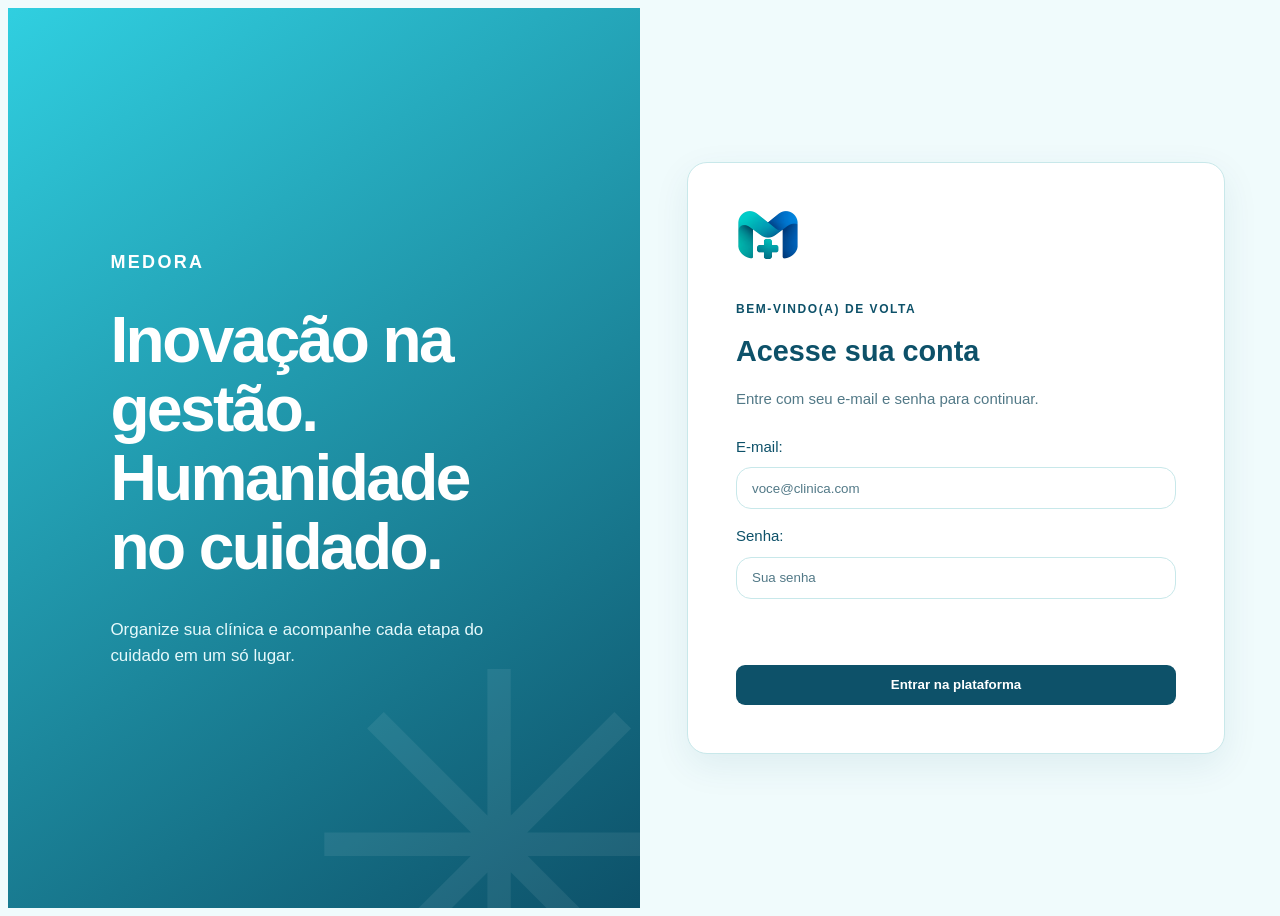
==== vitta-clinic/index.html @ 13e9dc97 "Atualiza identidade visual Medora e validações Co-authored-by: Copilot <223556219+Copilot@users.nore" ====
<!doctype html>
<html lang="pt-BR">
<head>
  <meta charset="utf-8">
  <meta name="viewport" content="width=device-width, initial-scale=1">
  <meta name="theme-color" content="#0d5169">
  <title>Entrar | Medora</title>
  <link rel="icon" href="assets/images/logo.png" type="image/png">
  <link rel="stylesheet" href="css/normalizacao.css">
  <link rel="stylesheet" href="css/variaveis.css">
  <link rel="stylesheet" href="css/global.css">
  <link rel="stylesheet" href="css/acesso.css">
  <link rel="stylesheet" href="css/responsivo.css">
</head>
<body class="login-page">
  <main class="login-layout">
    <section class="login-brand" aria-label="Medora">
      <p class="eyebrow">Medora</p>
      <h1>Inovação na gestão.<br>Humanidade no cuidado.</h1>
      <p>Organize sua clínica e acompanhe cada etapa do cuidado em um só lugar.</p>
      <div class="brand-decoration" aria-hidden="true">✳</div>
    </section>
    <section class="login-card">
      <img class="login-logo" src="assets/images/logo.png" alt="Medora" width="64" height="48">
      <p class="eyebrow">Bem-vindo(a) de volta</p>
      <h2>Acesse sua conta</h2>
      <p class="muted">Entre com seu e-mail e senha para continuar.</p>
      <form id="login-form" class="form-stack" novalidate>
        <label for="email">E-mail:</label>
        <input id="email" name="email" type="email" autocomplete="username" placeholder="voce@clinica.com" required>
        <label for="password">Senha:</label>
        <input id="password" name="password" type="password" autocomplete="current-password" placeholder="Sua senha" required>
        <p id="login-error" class="form-error" role="alert" aria-live="polite"></p>
        <button class="button button-primary button-wide" type="submit">Entrar na plataforma</button>
      </form>
    </section>
  </main>
  <div id="toast-region" class="toast-region" aria-live="polite" aria-atomic="true"></div>
  <script src="js/armazenamento.js"></script>
  <script src="js/utilitarios.js"></script>
  <script src="js/autenticacao.js"></script>
</body>
</html>
---- vitta-clinic/css/variaveis.css ----
:root {
  color-scheme: light;
  --navy: #0d5169;
  --primary: #30cfe0;
  --primary-dark: #0d5169;
  --primary-soft: #e5f9fb;
  --green: #0d5169;
  --green-soft: #e5f9fb;
  --ink: #0d5169;
  --muted: #527987;
  --line: #c8e8ea;
  --surface: #fff;
  --canvas: #f0fbfc;
  --danger: #0d5169;
  --danger-soft: #e5f9fb;
  --warning: #0d5169;
  --shadow: 0 12px 36px rgba(13, 81, 105, .08);
  --radius: 14px;
  --font: "Segoe UI", Arial, sans-serif;
}
---- vitta-clinic/css/global.css ----
body { background: var(--canvas); color: var(--ink); font: 15px/1.5 var(--font); }
a { color: inherit; text-decoration: none; }
button, input, select, textarea { color: inherit; }
button:focus-visible, a:focus-visible, input:focus-visible, select:focus-visible, textarea:focus-visible, summary:focus-visible { outline: 3px solid #30cfe0; outline-offset: 2px; }
.muted { color: var(--muted); }
.eyebrow { color: var(--primary); font-size: .75rem; font-weight: 800; letter-spacing: .13em; text-transform: uppercase; }
.button { display: inline-flex; align-items: center; justify-content: center; gap: 8px; min-height: 40px; padding: 9px 15px; border: 1px solid transparent; border-radius: 9px; font-weight: 700; transition: .18s ease; }
.button:hover { transform: translateY(-1px); }
.button-primary { background: var(--primary); color: white; }
.button-primary:hover { background: var(--primary-dark); }
.button-secondary { background: white; border-color: var(--line); color: var(--ink); }
.button-danger { background: var(--danger-soft); color: var(--danger); }
.button-small { min-height: 32px; padding: 5px 10px; font-size: .83rem; }
.button-wide { width: 100%; }
.icon-button { display: inline-grid; place-items: center; width: 36px; height: 36px; border: 1px solid var(--line); border-radius: 9px; background: white; }
.toast-region { position: fixed; z-index: 100; right: 20px; bottom: 20px; display: grid; gap: 10px; width: min(360px, calc(100vw - 32px)); }
.toast { padding: 13px 16px; border-radius: 10px; background: var(--navy); color: white; box-shadow: var(--shadow); animation: toast-in .2s ease-out; }
.toast.error { background: #0d5169; }
.toast.success { background: #30cfe0; color: #0d5169; }
@keyframes toast-in { from { opacity: 0; transform: translateY(8px); } }
.empty-state { padding: 32px 16px; color: var(--muted); text-align: center; }
.status-pill { display: inline-flex; padding: 4px 9px; border-radius: 999px; background: var(--primary-soft); color: var(--primary-dark); font-size: .78rem; font-weight: 700; }
.status-pill.cancelled { background: var(--danger-soft); color: var(--danger); }
.status-pill.done { background: var(--green-soft); color: var(--green); }
---- vitta-clinic/css/acesso.css ----
.login-page { min-height: 100vh; background: #f0fbfc; }
.login-layout { display: grid; min-height: 100vh; grid-template-columns: 1fr 1fr; }
.login-brand { position: relative; display: flex; flex-direction: column; justify-content: center; overflow: hidden; padding: clamp(36px, 8vw, 110px); background: linear-gradient(145deg, #30cfe0, #0d5169); color: #fff; }
.login-brand > img { margin-bottom: 42px; filter: brightness(0) invert(1); }
.login-brand .eyebrow { color: #ffffff; font-size:large; }
.login-brand h1 { max-width: 520px; margin: 12px 0 18px; font-size: clamp(2.3rem, 5vw, 4.4rem); line-height: 1.08; letter-spacing: -.04em; }
.login-brand > p:last-of-type { max-width: 410px; color: #e5f9fb; font-size: 1.06rem; }
.brand-decoration { position: absolute; right: -60px; bottom: -185px; color: rgba(255,255,255,.07); font-size: 30rem; line-height: 1; }
.login-card { align-self: center; width: min(440px, calc(100% - 48px)); margin: 48px auto; padding: clamp(26px, 4vw, 48px); border: 1px solid var(--line); border-radius: 20px; background: white; box-shadow: var(--shadow); }
.login-card .eyebrow { color: #0d5169; }
.login-logo { width: 64px; height: 48px; margin-bottom: 22px; object-fit: contain; }
.login-card h2 { margin: 6px 0 5px; font-size: 1.8rem; }
.login-card .muted { margin-bottom: 25px; }
.login-card .form-stack { display: grid; grid-template-columns: 1fr; gap: 9px; }
.login-card .form-stack label:not(:first-child) { margin-top: 7px; }
.login-card .form-stack input[type="email"],
.login-card .form-stack input[type="password"] { min-height: 30px; padding: 5px 15px; border: 1px solid var(--line); border-radius: 15px; background: #fff; transition: border-color .18s ease, box-shadow .18s ease; }
.login-card .form-stack input[type="email"]::placeholder,
.login-card .form-stack input[type="password"]::placeholder { color: var(--muted); }
.login-card .form-stack input[type="email"]:hover,
.login-card .form-stack input[type="password"]:hover { border-color: #30cfe0; }
.login-card .form-stack input[type="email"]:focus,
.login-card .form-stack input[type="password"]:focus { border-color: #0d5169; box-shadow: 0 0 0 3px rgba(48, 207, 224, .18); }
.login-card .button-primary { background: #0d5169; }
.form-error { min-height: 20px; color: var(--danger); font-size: .88rem; }
.demo-credentials { margin-top: 22px; color: var(--muted); font-size: .83rem; }
.demo-credentials summary { cursor: pointer; color: var(--primary-dark); font-weight: 700; }
.demo-credentials p { margin-top: 8px; }
.login-footnote { margin-top: 22px; color: var(--muted); font-size: .76rem; }
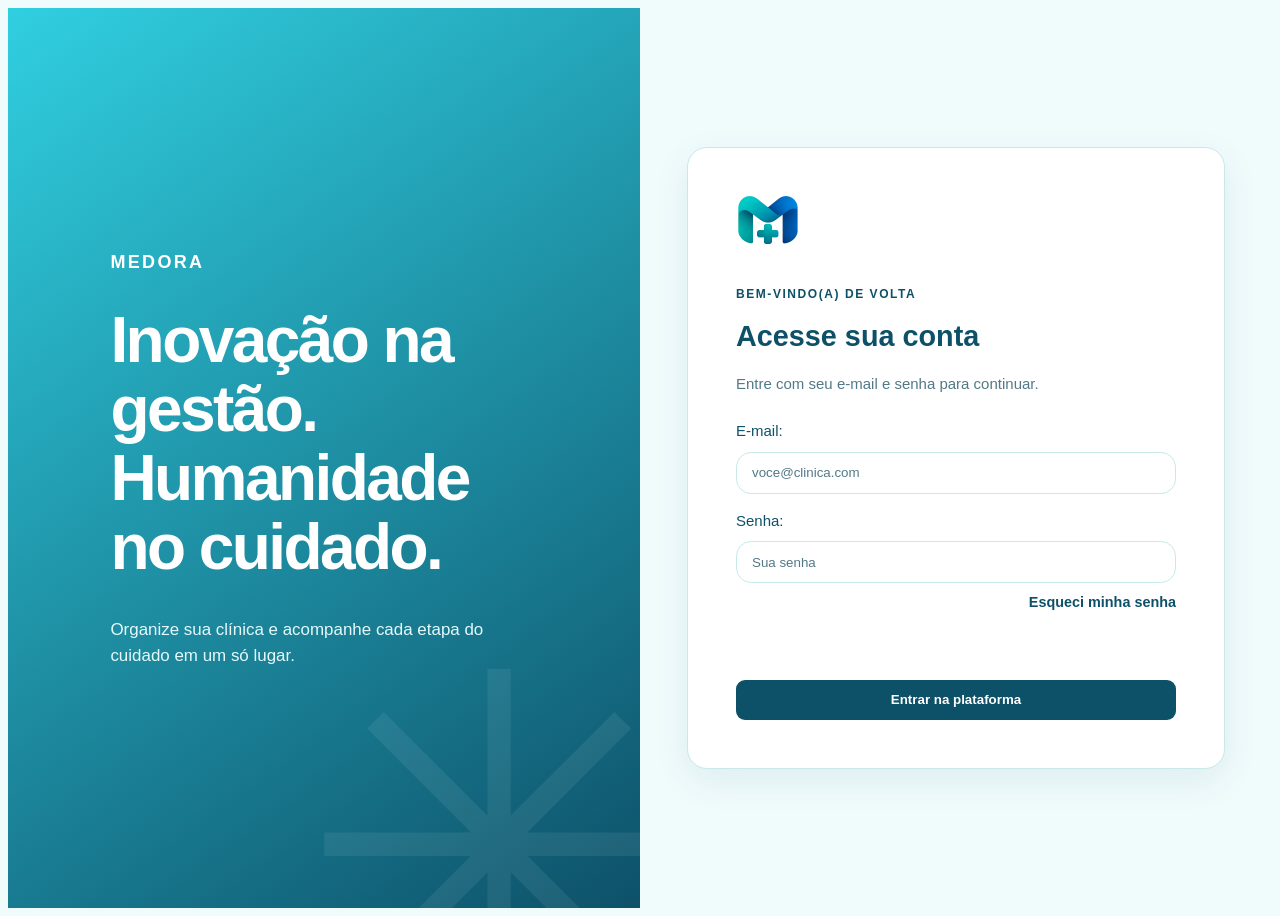
==== commit 9939bde7: "Implementar funcionalidade de recuperação de senha e gerenciamento de usuários - Adicionados serviço" ====
--- a/vitta-clinic/index.html
+++ b/vitta-clinic/index.html
@@ -30,6 +30,7 @@
         <input id="email" name="email" type="email" autocomplete="username" placeholder="voce@clinica.com" required>
         <label for="password">Senha:</label>
         <input id="password" name="password" type="password" autocomplete="current-password" placeholder="Sua senha" required>
+        <a class="recovery-link" href="recuperar-senha.html">Esqueci minha senha</a>
         <p id="login-error" class="form-error" role="alert" aria-live="polite"></p>
         <button class="button button-primary button-wide" type="submit">Entrar na plataforma</button>
       </form>
--- a/vitta-clinic/css/global.css
+++ b/vitta-clinic/css/global.css
@@ -1,4 +1,5 @@
 body { background: var(--canvas); color: var(--ink); font: 15px/1.5 var(--font); }
+body.protected-page { visibility: hidden; }
 a { color: inherit; text-decoration: none; }
 button, input, select, textarea { color: inherit; }
 button:focus-visible, a:focus-visible, input:focus-visible, select:focus-visible, textarea:focus-visible, summary:focus-visible { outline: 3px solid #30cfe0; outline-offset: 2px; }
--- a/vitta-clinic/css/acesso.css
+++ b/vitta-clinic/css/acesso.css
@@ -22,6 +22,15 @@
 .login-card .form-stack input[type="email"]:focus,
 .login-card .form-stack input[type="password"]:focus { border-color: #0d5169; box-shadow: 0 0 0 3px rgba(48, 207, 224, .18); }
 .login-card .button-primary { background: #0d5169; }
+.recovery-link { justify-self: end; color: #0d5169; font-size: .9rem; font-weight: 700; }
+.recovery-link:hover { color: #30aebd; }
+.recovery-link:focus-visible { outline: 3px solid rgba(48, 207, 224, .45); outline-offset: 3px; border-radius: 3px; }
+.recovery-message { min-height: 22px; color: #0d5169; font-size: .9rem; }
+.recovery-message.error { color: var(--danger); }
+.recovery-back { display: inline-block; margin-top: 20px; color: #0d5169; font-weight: 700; }
+.recovery-form .button-primary { margin-top: 6px; }
+.recovery-form[hidden] { display: none; }
+.recovery-help { margin: 0 0 16px; color: var(--muted); font-size: .88rem; line-height: 1.5; }
 .form-error { min-height: 20px; color: var(--danger); font-size: .88rem; }
 .demo-credentials { margin-top: 22px; color: var(--muted); font-size: .83rem; }
 .demo-credentials summary { cursor: pointer; color: var(--primary-dark); font-weight: 700; }
